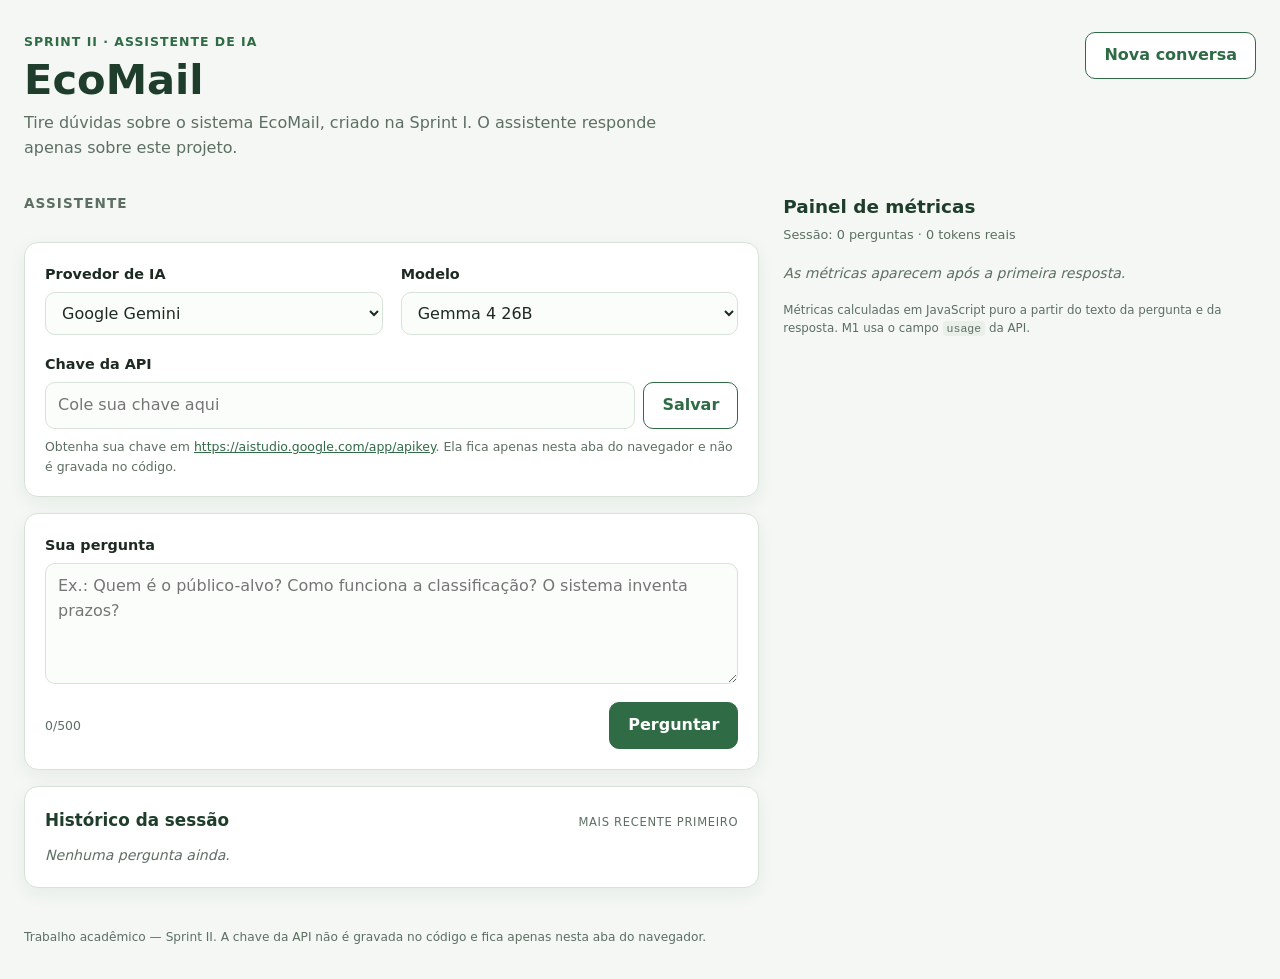
==== index.html @ d4bc5de8 "Sprint II: assistente EcoMail com métricas e fallback de modelos" ====
<!DOCTYPE html>
<html lang="pt-BR">
  <head>
    <meta charset="UTF-8" />
    <meta name="viewport" content="width=device-width, initial-scale=1.0" />
    <meta
      name="description"
      content="Assistente de IA do projeto EcoMail — Sprint II"
    />
    <title>EcoMail — Assistente de IA</title>
    <link rel="stylesheet" href="styles.css" />
  </head>
  <body>
    <header class="cabecalho">
      <div>
        <p class="etiqueta">Sprint II · Assistente de IA</p>
        <h1>EcoMail</h1>
        <p class="subtitulo">
          Tire dúvidas sobre o sistema EcoMail, criado na Sprint I. O assistente
          responde apenas sobre este projeto.
        </p>
      </div>
      <button id="btnNovaConversa" class="botao secundario" type="button">
        Nova conversa
      </button>
    </header>

    <main class="layout">
      <section class="coluna-assistente" aria-labelledby="titulo-assistente">
        <h2 id="titulo-assistente" class="titulo-secao">Assistente</h2>

        <div class="cartao configuracao">
          <div class="campo">
            <label for="selectProvedor">Provedor de IA</label>
            <select id="selectProvedor"></select>
          </div>

          <div class="campo">
            <label for="selectModelo">Modelo</label>
            <select id="selectModelo"></select>
          </div>

          <div class="campo campo-largo">
            <label for="inputChave">Chave da API</label>
            <div class="linha-chave">
              <input
                id="inputChave"
                type="password"
                placeholder="Cole sua chave aqui"
                autocomplete="off"
                spellcheck="false"
              />
              <button id="btnSalvarChave" class="botao secundario" type="button">
                Salvar
              </button>
            </div>
            <p id="ajudaChave" class="ajuda"></p>
          </div>
        </div>

        <form id="formPergunta" class="cartao">
          <label for="inputPergunta">Sua pergunta</label>
          <textarea
            id="inputPergunta"
            rows="4"
            maxlength="500"
            placeholder="Ex.: Quem é o público-alvo? Como funciona a classificação? O sistema inventa prazos?"
          ></textarea>
          <div class="acoes-formulario">
            <span id="contadorCaracteres" class="contador">0/500</span>
            <button id="btnEnviar" class="botao" type="submit">
              Perguntar
            </button>
          </div>
        </form>

        <p id="status" class="status info" role="status" aria-live="polite"></p>

        <article id="resposta" class="cartao resposta" hidden>
          <h2>Resposta do assistente</h2>
          <p id="textoResposta"></p>
        </article>

        <section class="cartao historico" aria-labelledby="titulo-historico">
          <div class="titulo-com-acao">
            <h2 id="titulo-historico">Histórico da sessão</h2>
            <span class="legenda">mais recente primeiro</span>
          </div>
          <div id="listaHistorico">
            <p class="vazio">Nenhuma pergunta ainda.</p>
          </div>
        </section>
      </section>

      <aside class="coluna-metricas" aria-labelledby="titulo-metricas">
        <div class="titulo-painel">
          <h2 id="titulo-metricas">Painel de métricas</h2>
          <p id="resumoSessao" class="resumo-sessao">
            Sessão: 0 perguntas · 0 tokens reais
          </p>
        </div>

        <div id="painelMetricas" class="grade-metricas">
          <p class="vazio">As métricas aparecem após a primeira resposta.</p>
        </div>

        <p class="nota">
          Métricas calculadas em JavaScript puro a partir do texto da pergunta e
          da resposta. M1 usa o campo <code>usage</code> da API.
        </p>
      </aside>
    </main>

    <footer class="rodape">
      <p>
        Trabalho acadêmico — Sprint II. A chave da API não é gravada no código e
        fica apenas nesta aba do navegador.
      </p>
    </footer>

    <script src="js/env.js"></script>
    <script type="module" src="js/app.js"></script>
  </body>
</html>
---- styles.css ----
/* ============================================================
   Estilos da aplicação — Sprint II
   Autor: Vitor Mazzonetto
   ============================================================ */

:root {
  --fundo: #f4f7f4;
  --superficie: #ffffff;
  --borda: #d7e2d8;
  --texto: #1d2a21;
  --texto-suave: #5d6f63;
  --verde: #2f6b45;
  --verde-escuro: #1f3d2b;
  --verde-claro: #e7f1e9;
  --vermelho: #a33131;
  --vermelho-claro: #fbeaea;
  --amarelo: #8a5a00;
  --amarelo-claro: #fdf3dc;
  --raio: 14px;
  --sombra: 0 6px 18px rgba(31, 61, 43, 0.06);
}

* {
  box-sizing: border-box;
}

html {
  scroll-behavior: smooth;
}

body {
  margin: 0;
  background: var(--fundo);
  color: var(--texto);
  font-family: system-ui, -apple-system, "Segoe UI", Roboto, "Helvetica Neue",
    Arial, sans-serif;
  line-height: 1.55;
}

.cabecalho {
  max-width: 1280px;
  margin: 0 auto;
  padding: 32px 24px 16px;
  display: flex;
  align-items: flex-start;
  justify-content: space-between;
  gap: 24px;
}

.etiqueta {
  margin: 0 0 6px;
  font-size: 0.78rem;
  font-weight: 700;
  letter-spacing: 0.08em;
  text-transform: uppercase;
  color: var(--verde);
}

.cabecalho h1 {
  margin: 0;
  font-size: clamp(2rem, 4vw, 2.6rem);
  line-height: 1.1;
  color: var(--verde-escuro);
}

.subtitulo {
  margin: 8px 0 0;
  max-width: 640px;
  color: var(--texto-suave);
}

.layout {
  max-width: 1280px;
  margin: 0 auto;
  padding: 16px 24px 40px;
  display: grid;
  grid-template-columns: minmax(0, 1.4fr) minmax(320px, 0.9fr);
  gap: 24px;
  align-items: start;
}

.titulo-secao {
  margin: 0 0 12px;
  font-size: 0.85rem;
  letter-spacing: 0.08em;
  text-transform: uppercase;
  color: var(--texto-suave);
}

.coluna-assistente,
.coluna-metricas {
  display: flex;
  flex-direction: column;
  gap: 16px;
  min-width: 0;
}

.cartao {
  background: var(--superficie);
  border: 1px solid var(--borda);
  border-radius: var(--raio);
  box-shadow: var(--sombra);
  padding: 20px;
}

.cartao h2 {
  margin: 0 0 12px;
  font-size: 1.05rem;
  color: var(--verde-escuro);
}

/* ---------------- Configuração ---------------- */

.configuracao {
  display: grid;
  grid-template-columns: minmax(0, 1fr) minmax(0, 1fr);
  gap: 18px;
}

.campo {
  min-width: 0;
}

.campo-largo {
  grid-column: 1 / -1;
}

label {
  display: block;
  margin-bottom: 7px;
  font-size: 0.9rem;
  font-weight: 650;
}

select,
textarea,
input[type="password"] {
  width: 100%;
  border: 1px solid var(--borda);
  border-radius: 10px;
  background: #fbfdfb;
  color: var(--texto);
  font: inherit;
  padding: 10px 12px;
}

select:focus,
textarea:focus,
input[type="password"]:focus,
button:focus-visible,
a:focus-visible {
  outline: 2px solid var(--verde);
  outline-offset: 2px;
}

textarea {
  resize: vertical;
  min-height: 108px;
}

.linha-chave {
  display: flex;
  gap: 8px;
}

.linha-chave input {
  flex: 1;
}

.ajuda {
  margin: 8px 0 0;
  font-size: 0.78rem;
  color: var(--texto-suave);
}

.ajuda a {
  color: var(--verde);
}

/* ---------------- Botões ---------------- */

.botao {
  border: 1px solid var(--verde);
  border-radius: 10px;
  background: var(--verde);
  color: #fff;
  font: inherit;
  font-weight: 650;
  padding: 10px 18px;
  cursor: pointer;
  white-space: nowrap;
  transition: background 0.15s ease, opacity 0.15s ease;
}

.botao:hover:not(:disabled) {
  background: var(--verde-escuro);
}

.botao:disabled {
  cursor: wait;
  opacity: 0.6;
}

.botao.secundario {
  background: #fff;
  color: var(--verde);
}

.botao.secundario:hover:not(:disabled) {
  background: var(--verde-claro);
}

.acoes-formulario {
  margin-top: 10px;
  display: flex;
  align-items: center;
  justify-content: space-between;
  gap: 12px;
}

.contador {
  font-size: 0.78rem;
  color: var(--texto-suave);
  font-variant-numeric: tabular-nums;
}

/* ---------------- Status ---------------- */

.status {
  margin: 0;
  padding: 10px 13px;
  border-radius: 10px;
  font-size: 0.88rem;
  border: 1px solid transparent;
}

.status:empty {
  display: none;
}

.status.erro {
  background: var(--vermelho-claro);
  border-color: #e8bcbc;
  color: var(--vermelho);
}

.status.sucesso {
  background: var(--verde-claro);
  border-color: #bcd8c3;
  color: var(--verde-escuro);
}

.status.info {
  background: var(--amarelo-claro);
  border-color: #ecd59b;
  color: var(--amarelo);
}

/* ---------------- Resposta ---------------- */

.resposta p {
  margin: 0;
  white-space: pre-wrap;
  overflow-wrap: anywhere;
  line-height: 1.65;
}

/* ---------------- Histórico ---------------- */

.titulo-com-acao {
  display: flex;
  align-items: baseline;
  justify-content: space-between;
  gap: 12px;
}

.legenda {
  font-size: 0.72rem;
  text-transform: uppercase;
  letter-spacing: 0.06em;
  color: var(--texto-suave);
}

#listaHistorico {
  max-height: 420px;
  overflow-y: auto;
  padding-right: 4px;
}

.item-historico {
  padding: 14px 0;
  border-top: 1px solid var(--borda);
}

.item-historico:first-child {
  border-top: 0;
  padding-top: 0;
}

.item-meta {
  display: flex;
  justify-content: space-between;
  gap: 12px;
  font-size: 0.74rem;
  color: var(--texto-suave);
  margin-bottom: 6px;
}

.item-numero {
  font-weight: 700;
  color: var(--verde);
}

.item-pergunta,
.item-resposta {
  margin: 0 0 6px;
  overflow-wrap: anywhere;
  white-space: pre-wrap;
}

.item-pergunta {
  font-weight: 650;
}

.item-resposta {
  font-size: 0.92rem;
  color: #33453a;
}

.item-uso {
  margin: 0;
  font-size: 0.72rem;
  color: var(--texto-suave);
  font-variant-numeric: tabular-nums;
}

.vazio {
  margin: 0;
  color: var(--texto-suave);
  font-size: 0.88rem;
  font-style: italic;
}

/* ---------------- Painel de métricas ---------------- */

.titulo-painel {
  margin-bottom: 2px;
}

.titulo-painel h2 {
  margin: 0 0 4px;
  font-size: 1.15rem;
  color: var(--verde-escuro);
}

.resumo-sessao {
  margin: 0;
  font-size: 0.8rem;
  color: var(--texto-suave);
  font-variant-numeric: tabular-nums;
}

.grade-metricas {
  display: flex;
  flex-direction: column;
  gap: 12px;
}

.metrica {
  background: var(--superficie);
  border: 1px solid var(--borda);
  border-radius: var(--raio);
  box-shadow: var(--sombra);
  padding: 16px;
}

.metrica-topo {
  display: flex;
  align-items: center;
  gap: 8px;
  margin-bottom: 8px;
}

.metrica-codigo {
  display: inline-flex;
  align-items: center;
  justify-content: center;
  min-width: 32px;
  padding: 2px 6px;
  border-radius: 6px;
  background: var(--verde-claro);
  color: var(--verde-escuro);
  font-size: 0.68rem;
  font-weight: 800;
  letter-spacing: 0.04em;
}

.metrica-titulo {
  margin: 0;
  font-size: 0.82rem;
  font-weight: 650;
  color: var(--texto-suave);
}

.metrica-valor {
  margin: 0 0 8px;
  font-size: 1.45rem;
  font-weight: 750;
  line-height: 1.2;
  color: var(--verde-escuro);
  overflow-wrap: anywhere;
}

.metrica-detalhes {
  margin: 0;
  display: flex;
  flex-direction: column;
  gap: 4px;
}

.metrica-detalhe {
  display: flex;
  justify-content: space-between;
  gap: 12px;
  font-size: 0.8rem;
}

.metrica-detalhe dt {
  color: var(--texto-suave);
}

.metrica-detalhe dd {
  margin: 0;
  text-align: right;
  font-variant-numeric: tabular-nums;
}

.metrica-rodape {
  margin: 8px 0 0;
  font-size: 0.74rem;
  color: var(--texto-suave);
}

/* M1 — tabela de tokens */

.tabela-tokens {
  width: 100%;
  border-collapse: collapse;
  font-size: 0.78rem;
  font-variant-numeric: tabular-nums;
}

.tabela-tokens th,
.tabela-tokens td {
  padding: 6px 4px;
  text-align: right;
  border-bottom: 1px solid var(--borda);
}

.tabela-tokens thead th {
  font-size: 0.68rem;
  text-transform: uppercase;
  letter-spacing: 0.03em;
  color: var(--texto-suave);
  font-weight: 700;
}

.tabela-tokens th:first-child,
.tabela-tokens td:first-child {
  text-align: left;
}

.tabela-tokens tbody tr:last-child th,
.tabela-tokens tbody tr:last-child td {
  border-bottom: 0;
  font-weight: 700;
}

/* Termos-chave */

.chips {
  display: flex;
  flex-wrap: wrap;
  gap: 6px;
}

.chip {
  background: var(--verde-claro);
  color: var(--verde-escuro);
  border: 1px solid #c9dfcf;
  border-radius: 999px;
  padding: 2px 9px;
  font-size: 0.76rem;
  font-weight: 600;
}

.nota {
  margin: 0;
  font-size: 0.74rem;
  color: var(--texto-suave);
}

.nota code {
  background: #e9efe9;
  border-radius: 4px;
  padding: 1px 4px;
  font-size: 0.72rem;
}

/* ---------------- Rodapé ---------------- */

.rodape {
  max-width: 1280px;
  margin: 0 auto;
  padding: 0 24px 32px;
  color: var(--texto-suave);
  font-size: 0.76rem;
}

.rodape p {
  margin: 0;
}

/* ---------------- Responsivo ---------------- */

@media (max-width: 980px) {
  .layout {
    grid-template-columns: minmax(0, 1fr);
  }

  .coluna-metricas {
    order: 2;
  }
}

@media (max-width: 620px) {
  .cabecalho {
    flex-direction: column;
    padding: 24px 16px 12px;
  }

  .layout {
    padding: 12px 16px 28px;
  }

  .configuracao {
    grid-template-columns: minmax(0, 1fr);
  }

  .linha-chave {
    flex-wrap: wrap;
  }

  .linha-chave .botao {
    width: 100%;
  }
}
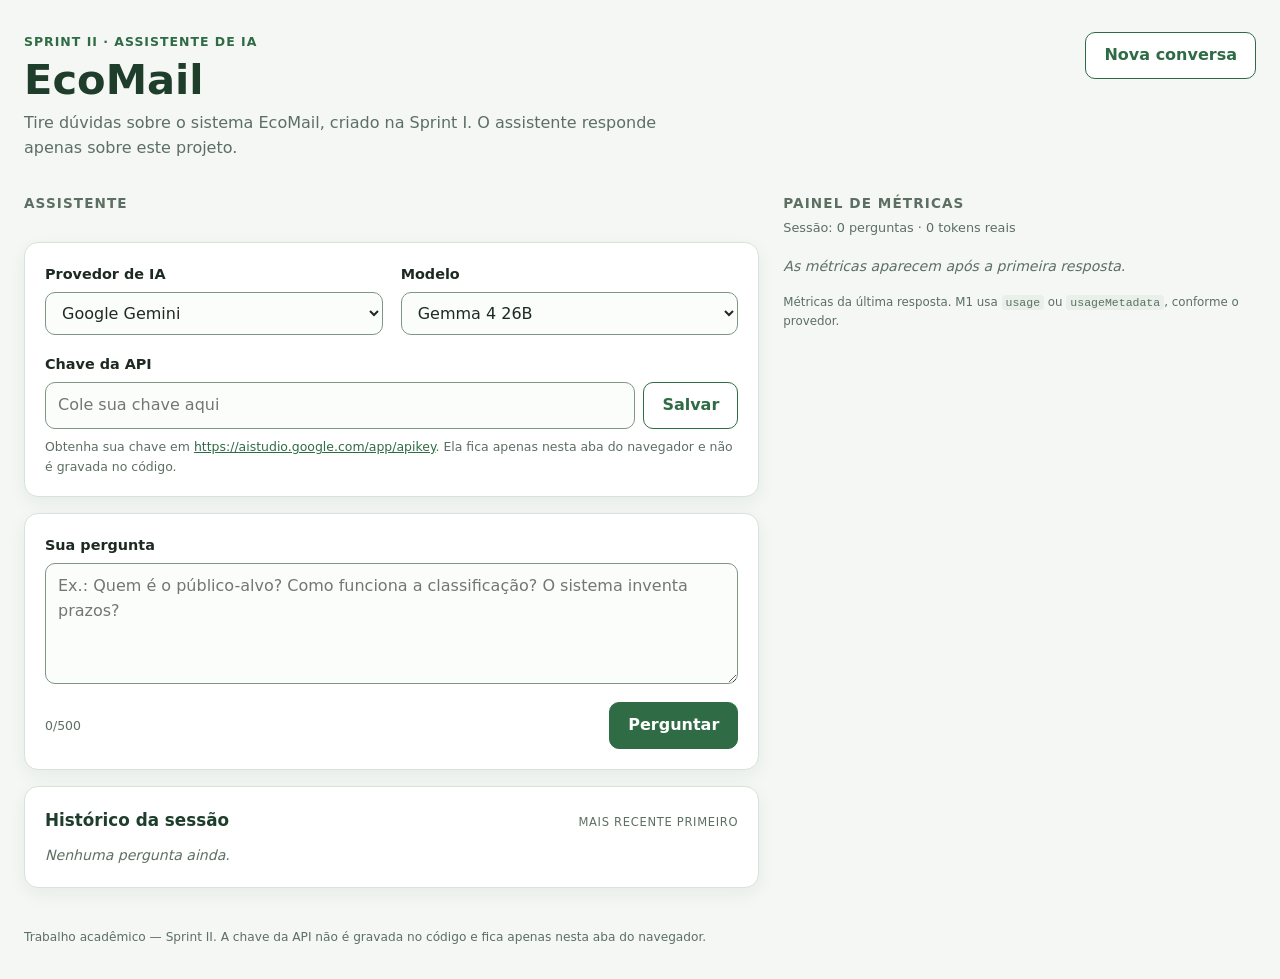
==== commit afe90ee8: "Polimento final: UI, README, AI_LOG e auditoria de segurança" ====
--- a/index.html
+++ b/index.html
@@ -49,6 +49,7 @@
                 placeholder="Cole sua chave aqui"
                 autocomplete="off"
                 spellcheck="false"
+                aria-describedby="ajudaChave"
               />
               <button id="btnSalvarChave" class="botao secundario" type="button">
                 Salvar
@@ -65,6 +66,7 @@
             rows="4"
             maxlength="500"
             placeholder="Ex.: Quem é o público-alvo? Como funciona a classificação? O sistema inventa prazos?"
+            aria-describedby="contadorCaracteres"
           ></textarea>
           <div class="acoes-formulario">
             <span id="contadorCaracteres" class="contador">0/500</span>
@@ -76,14 +78,19 @@
 
         <p id="status" class="status info" role="status" aria-live="polite"></p>
 
-        <article id="resposta" class="cartao resposta" hidden>
-          <h2>Resposta do assistente</h2>
+        <article
+          id="resposta"
+          class="cartao resposta"
+          aria-labelledby="titulo-resposta"
+          hidden
+        >
+          <h3 id="titulo-resposta">Resposta do assistente</h3>
           <p id="textoResposta"></p>
         </article>
 
-        <section class="cartao historico" aria-labelledby="titulo-historico">
+        <section class="cartao" aria-labelledby="titulo-historico">
           <div class="titulo-com-acao">
-            <h2 id="titulo-historico">Histórico da sessão</h2>
+            <h3 id="titulo-historico">Histórico da sessão</h3>
             <span class="legenda">mais recente primeiro</span>
           </div>
           <div id="listaHistorico">
@@ -105,8 +112,8 @@
         </div>
 
         <p class="nota">
-          Métricas calculadas em JavaScript puro a partir do texto da pergunta e
-          da resposta. M1 usa o campo <code>usage</code> da API.
+          Métricas da última resposta. M1 usa <code>usage</code> ou
+          <code>usageMetadata</code>, conforme o provedor.
         </p>
       </aside>
     </main>
--- a/styles.css
+++ b/styles.css
@@ -7,6 +7,7 @@
   --fundo: #f4f7f4;
   --superficie: #ffffff;
   --borda: #d7e2d8;
+  --borda-controle: #7f9585;
   --texto: #1d2a21;
   --texto-suave: #5d6f63;
   --verde: #2f6b45;
@@ -24,10 +25,6 @@
   box-sizing: border-box;
 }
 
-html {
-  scroll-behavior: smooth;
-}
-
 body {
   margin: 0;
   background: var(--fundo);
@@ -103,7 +100,8 @@
   padding: 20px;
 }
 
-.cartao h2 {
+.cartao h2,
+.cartao h3 {
   margin: 0 0 12px;
   font-size: 1.05rem;
   color: var(--verde-escuro);
@@ -136,7 +134,7 @@
 textarea,
 input[type="password"] {
   width: 100%;
-  border: 1px solid var(--borda);
+  border: 1px solid var(--borda-controle);
   border-radius: 10px;
   background: #fbfdfb;
   color: var(--texto);
@@ -235,7 +233,15 @@
 }
 
 .status:empty {
-  display: none;
+  position: absolute;
+  width: 1px;
+  height: 1px;
+  padding: 0;
+  margin: -1px;
+  overflow: hidden;
+  clip: rect(0, 0, 0, 0);
+  white-space: nowrap;
+  border: 0;
 }
 
 .status.erro {
@@ -349,8 +355,11 @@
 
 .titulo-painel h2 {
   margin: 0 0 4px;
-  font-size: 1.15rem;
-  color: var(--verde-escuro);
+  font-size: 0.85rem;
+  font-weight: 700;
+  letter-spacing: 0.08em;
+  text-transform: uppercase;
+  color: var(--texto-suave);
 }
 
 .resumo-sessao {
@@ -390,7 +399,7 @@
   border-radius: 6px;
   background: var(--verde-claro);
   color: var(--verde-escuro);
-  font-size: 0.68rem;
+  font-size: 0.75rem;
   font-weight: 800;
   letter-spacing: 0.04em;
 }
@@ -458,7 +467,7 @@
 }
 
 .tabela-tokens thead th {
-  font-size: 0.68rem;
+  font-size: 0.75rem;
   text-transform: uppercase;
   letter-spacing: 0.03em;
   color: var(--texto-suave);
@@ -473,7 +482,6 @@
 .tabela-tokens tbody tr:last-child th,
 .tabela-tokens tbody tr:last-child td {
   border-bottom: 0;
-  font-weight: 700;
 }
 
 /* Termos-chave */
